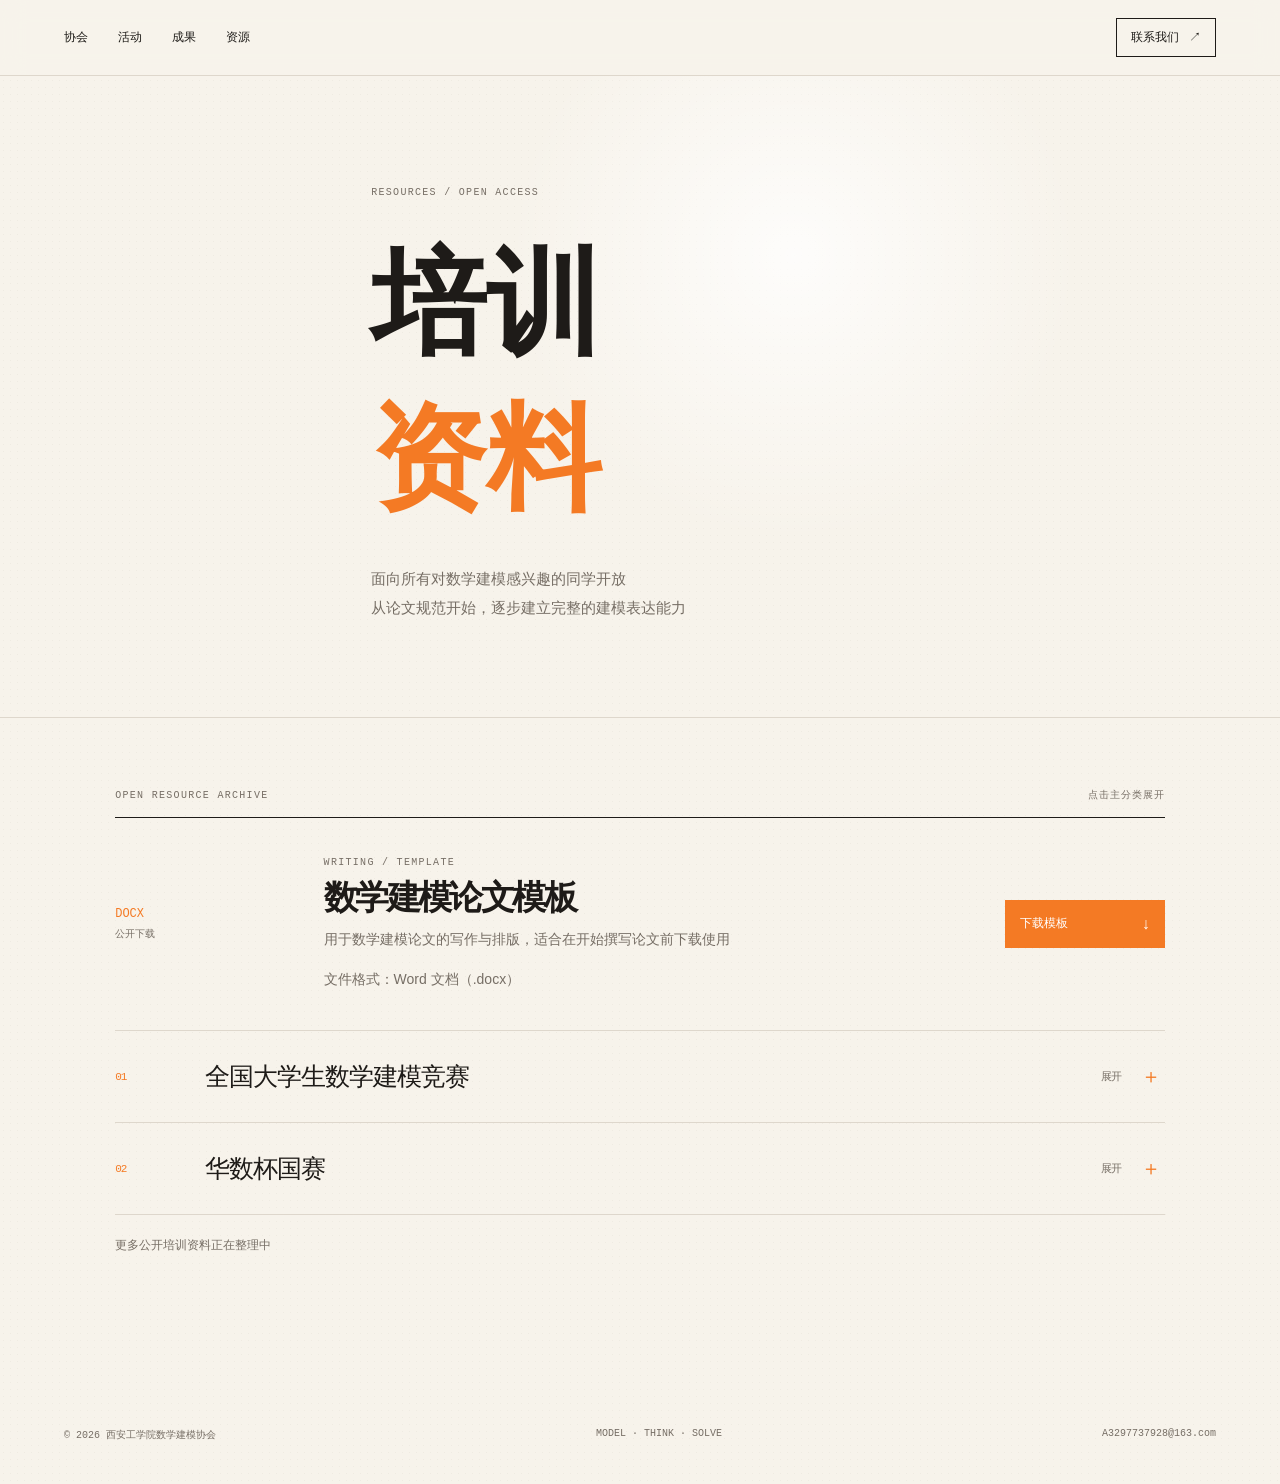
==== training.html @ 4b9dbea2 "Add files via upload" ====
<!doctype html><html lang="zh-CN"><head><meta charset="UTF-8"><meta name="viewport" content="width=device-width,initial-scale=1.0"><title>培训资料｜西安工学院数学建模协会</title><link rel="stylesheet" href="styles.css"><link rel="stylesheet" href="training.css"></head><body><header class="site-header"><nav><a href="index.html#about">协会</a><a href="index.html#events">活动</a><a href="index.html#works">成果</a><a href="training.html">资源</a></nav><a class="header-action" href="mailto:A3297737928@163.com">联系我们 <i>↗</i></a></header><main class="training-page"><section class="training-intro"><p class="mono">RESOURCES / OPEN ACCESS</p><h1>培训<br><em>资料</em></h1><p>面向所有对数学建模感兴趣的同学开放<br>从论文规范开始，逐步建立完整的建模表达能力</p></section><section class="training-list"><div class="training-list-head"><p class="mono">OPEN RESOURCE ARCHIVE</p><span>点击主分类展开</span></div><article class="resource-card template-card"><div class="resource-type">DOCX<br><span>公开下载</span></div><div class="resource-detail"><p class="mono">WRITING / TEMPLATE</p><h2>数学建模论文模板</h2><p>用于数学建模论文的写作与排版，适合在开始撰写论文前下载使用</p><p class="resource-meta">文件格式：Word 文档（.docx）</p></div><a class="download-button" href="resources/templates/模板.docx" download>下载模板 <b>↓</b></a></article><div class="archive-group"><button class="archive-toggle" type="button" aria-expanded="false"><span class="archive-number">01</span><span>全国大学生数学建模竞赛</span><small>展开</small><b>＋</b></button><div class="archive-content"><section class="sub-group"><button class="sub-toggle" type="button" aria-expanded="false"><span>01A</span><strong>历年真题</strong><small>展开年份</small><b>＋</b></button><div class="sub-content">__NCMC_PROBLEMS__</div></section><section class="sub-group"><button class="sub-toggle" type="button" aria-expanded="false"><span>01B</span><strong>优秀论文</strong><small>展开年份</small><b>＋</b></button><div class="sub-content">__NCMC_PAPERS__</div></section></div></div><div class="archive-group"><button class="archive-toggle" type="button" aria-expanded="false"><span class="archive-number">02</span><span>华数杯国赛</span><small>展开</small><b>＋</b></button><div class="archive-content"><section class="sub-group"><button class="sub-toggle" type="button" aria-expanded="false"><span>02A</span><strong>历年真题</strong><small>展开年份</small><b>＋</b></button><div class="sub-content">__MATHCUP_PROBLEMS__</div></section><section class="sub-group"><button class="sub-toggle" type="button" aria-expanded="false"><span>02B</span><strong>优秀论文</strong><small>展开年份</small><b>＋</b></button><div class="sub-content">__MATHCUP_PAPERS__</div></section></div></div><p class="archive-note">更多公开培训资料正在整理中</p></section></main><footer><span>© 2026 西安工学院数学建模协会</span><span>MODEL · THINK · SOLVE</span><a href="mailto:A3297737928@163.com">A3297737928@163.com</a></footer><script src="training.js"></script></body></html>
---- styles.css ----
:root{--paper:#f7f3eb;--ink:#1e1b18;--orange:#f47a24;--peach:#f1a07a;--muted:#766e65;--line:#ded7cc}*{box-sizing:border-box}html{scroll-behavior:smooth}body{margin:0;background:var(--paper);color:var(--ink);font-family:Arial,"Microsoft YaHei",sans-serif;background-image:radial-gradient(rgba(69,49,30,.042) .65px,transparent .7px);background-size:7px 7px}.site-header{height:76px;padding:0 5vw;display:flex;align-items:center;justify-content:space-between;border-bottom:1px solid var(--line);position:sticky;top:0;z-index:20;background:rgba(247,243,235,.84);backdrop-filter:blur(12px)}.brand{display:flex;gap:9px;align-items:center;color:var(--ink);text-decoration:none;font-weight:700;font-size:14px}.brand span{width:28px;height:28px;display:grid;place-items:center;border:1px solid var(--ink);border-radius:50%;font:18px Georgia}.site-header nav{display:flex;gap:30px}.site-header nav a,.header-action{font-size:12px;color:var(--ink);text-decoration:none}.header-action{border:1px solid var(--ink);padding:10px 14px}.header-action i{font-style:normal;margin-left:7px}.hero{min-height:calc(100vh - 76px);display:grid;grid-template-columns:.54fr 1.46fr;padding:0 5vw;position:relative;overflow:hidden;background:radial-gradient(circle at 65% 47%,rgba(255,255,255,.9) 0 15%,rgba(255,255,255,.32) 40%,transparent 70%)}.hero-copy{align-self:center;z-index:4;padding-bottom:6vh}.mono{font:10px/1.3 "Courier New",monospace;letter-spacing:.13em;color:var(--muted);margin:0}.hero h1,h2{letter-spacing:-.075em;line-height:.94;margin:29px 0 24px;font-size:clamp(50px,6.3vw,104px)}h1 em,h2 em{color:var(--orange);font-style:normal}.hero-copy>p:not(.mono){font-size:14px;line-height:1.9;color:var(--muted)}.button{display:inline-flex;justify-content:space-between;gap:48px;align-items:center;padding:15px 18px;margin-top:23px;background:var(--orange);color:#fff;text-decoration:none;font-size:12px}.button b{font-size:17px;font-weight:400}.logo-stage{position:relative;min-height:620px;display:grid;place-items:center}.association-logo{width:min(100%,1000px);position:relative;z-index:3;mix-blend-mode:multiply;filter:saturate(1.05) contrast(1.02);will-change:transform}.halo{position:absolute;width:70%;aspect-ratio:1;border:1px solid rgba(244,122,36,.16);border-radius:48% 52% 52% 48%;transform:rotate(-19deg);box-shadow:0 0 0 58px rgba(244,122,36,.022),0 0 0 120px rgba(244,122,36,.014)}.brush{position:absolute;z-index:4;left:-6%;top:7%;width:112%;height:85%;overflow:visible;pointer-events:none}.brush path{fill:none;stroke:var(--peach);stroke-width:3.2;stroke-linecap:round;stroke-dasharray:1600;stroke-dashoffset:1600;filter:drop-shadow(0 2px 1px rgba(163,74,26,.12));animation:draw 8s cubic-bezier(.65,0,.35,1) infinite}.brush-two{left:0;top:8%;width:104%;height:83%}.brush-two path{stroke-width:2.1;stroke:#efb08f;animation-delay:.55s}@keyframes draw{0%,8%{stroke-dashoffset:1600;opacity:0}15%{opacity:.9}70%{stroke-dashoffset:0;opacity:.9}88%,100%{stroke-dashoffset:-90;opacity:0}}.fringe{position:absolute;z-index:1;right:9%;top:0;transform:rotate(15deg);display:flex;gap:11px;opacity:.45}.fringe i{display:block;width:1px;height:125px;background:linear-gradient(var(--peach),transparent);transform-origin:top;animation:sway 3.7s ease-in-out infinite}.fringe i:nth-child(2){height:84px;animation-delay:-.5s}.fringe i:nth-child(3){height:160px;animation-delay:-1.3s}.fringe i:nth-child(4){height:105px;animation-delay:-2s}.fringe i:nth-child(5){height:145px;animation-delay:-2.7s}.fringe i:nth-child(6){height:70px;animation-delay:-3.2s}@keyframes sway{0%,100%{transform:rotate(-8deg)}50%{transform:rotate(9deg)}}.stage-index{position:absolute;left:5%;bottom:12%;z-index:5;margin:0;font:10px "Courier New",monospace;color:#9b9082;letter-spacing:.1em}.scroll-prompt{position:absolute;left:5vw;bottom:26px;z-index:5;color:var(--muted);text-decoration:none;font:10px "Courier New",monospace;letter-spacing:.12em;display:flex;gap:10px;align-items:center}.scroll-prompt i{display:block;width:42px;height:1px;background:var(--orange)}.section{display:grid;grid-template-columns:25% 1fr;gap:25px;padding:120px 5vw;border-top:1px solid var(--line)}h2{font-size:clamp(44px,5.5vw,86px)}h2 span{color:var(--muted)}.lead{max-width:560px;font-size:16px;line-height:1.9;color:var(--muted)}.feature-list{border-top:1px solid var(--line)}.feature-list article{display:grid;grid-template-columns:70px 1fr 25px;gap:20px;padding:30px 0;border-bottom:1px solid var(--line);align-items:start}.feature-list span,.feature-list b{font:11px "Courier New",monospace;color:var(--orange)}.feature-list h3{font-size:26px;letter-spacing:-.05em;margin:0 0 10px}.feature-list p{max-width:440px;margin:0;color:var(--muted);font-size:14px;line-height:1.7}.events-section{padding:110px 5vw;background:var(--ink);color:var(--paper);display:grid;grid-template-columns:1fr 1fr;gap:8vw}.events-section .mono{color:#aa9f93}.events-section h2{margin-bottom:0}.notice{align-self:end;border-top:1px solid #625c56;padding-top:18px}.notice-label{font:10px "Courier New",monospace;color:var(--orange)}.notice h3{font-size:32px;line-height:1.1;letter-spacing:-.055em;margin:25px 0}.notice>p:not(.notice-label){font-size:14px;line-height:1.75;color:#b8afa4;max-width:360px}.notice a{color:var(--paper);font-size:13px;text-decoration:none;border-bottom:1px solid var(--paper);padding-bottom:6px;display:inline-block;margin-top:16px}.notice b{margin-left:15px}.resource-links{display:grid;grid-template-columns:repeat(3,1fr);border-top:1px solid var(--line);margin-top:50px}.resource-links a{padding:22px 10px 22px 0;color:var(--ink);font-size:14px;text-decoration:none;border-bottom:1px solid var(--line);display:flex;justify-content:space-between;margin-right:20px}.resource-links span{color:var(--orange)}.small-note{color:var(--muted);font-size:12px;margin-top:20px}.join{padding:120px 5vw;display:flex;align-items:end;justify-content:space-between;background:#f0e3d4}.join h2{margin-bottom:0}.join-side{font-size:14px;line-height:1.8;color:var(--muted)}.join-side p{margin:0 0 12px}.join-side a{color:var(--orange);font-size:18px;text-decoration:none;border-bottom:1px solid currentColor}.join-side b{font-weight:400;margin-left:15px}footer{display:flex;justify-content:space-between;padding:22px 5vw;font:10px "Courier New",monospace;color:var(--muted)}footer a{color:inherit;text-decoration:none}.reveal{opacity:0;transform:translateY(18px);transition:.7s ease}.reveal.visible{opacity:1;transform:none}@media(max-width:760px){.site-header{height:66px}.site-header nav{display:none}.header-action{font-size:10px;padding:9px}.hero{min-height:calc(100vh - 66px);grid-template-columns:1fr;padding-top:45px}.hero-copy{padding:0;align-self:start}.hero h1{font-size:55px}.logo-stage{min-height:0;height:53vh;margin-top:-15px}.association-logo{width:119%;max-width:none}.stage-index{bottom:4%;left:0}.scroll-prompt{display:none}.section{grid-template-columns:1fr;padding:76px 5vw;gap:30px}.feature-list article{grid-template-columns:45px 1fr 18px}.events-section{display:block;padding:80px 5vw}.notice{margin-top:65px}.resource-links{grid-template-columns:1fr}.resource-links a{margin-right:0}.join{padding:80px 5vw;display:block}.join-side{margin-top:45px}footer{gap:10px;flex-direction:column}}
---- training.css ----
.training-page{min-height:calc(100vh - 76px)}.training-intro{padding:110px 17vw 80px 29vw;border-bottom:1px solid var(--line);background:radial-gradient(circle at 62% 28%,rgba(255,255,255,.8),transparent 31%)}.training-intro h1{font-size:clamp(64px,9vw,142px);margin:28px 0}.training-intro>p:last-child{font-size:15px;line-height:1.9;color:var(--muted)}.training-list{padding:70px 9vw 130px}.training-list-head{display:flex;justify-content:space-between;align-items:center;border-bottom:1px solid var(--ink);padding-bottom:15px;font:10px "Courier New",monospace;color:var(--muted);letter-spacing:.1em}.resource-card{display:grid;grid-template-columns:17% 1fr 160px;gap:30px;align-items:center;padding:38px 0;border-bottom:1px solid var(--line)}.resource-type{font:12px "Courier New",monospace;color:var(--orange);line-height:1.7}.resource-type span{color:var(--muted);font-size:10px}.resource-detail .mono{margin-bottom:13px}.resource-detail h2{font-size:34px;margin:0 0 13px}.resource-detail>p:not(.mono){max-width:560px;color:var(--muted);font-size:14px;line-height:1.8;margin:0}.resource-detail .resource-meta{font-size:11px;margin-top:15px!important}.download-button{display:flex;justify-content:space-between;gap:15px;padding:15px;background:var(--orange);color:#fff;text-decoration:none;font-size:12px;white-space:nowrap}.download-button b{font-size:16px;font-weight:400}.competition-block{border-bottom:1px solid var(--line)}.competition-toggle{width:100%;display:grid;grid-template-columns:70px 1fr auto;align-items:center;gap:20px;border:0;background:none;color:var(--ink);padding:28px 0;text-align:left;cursor:pointer}.competition-toggle:hover{color:var(--orange)}.competition-number{font:11px "Courier New",monospace;color:var(--orange)}.competition-name{font-size:25px;letter-spacing:-.04em}.competition-hint{font-size:12px;color:var(--muted)}.competition-hint b{font-size:20px;font-weight:300;margin-left:12px}.competition-content{display:grid;grid-template-columns:1fr 1fr;gap:7vw;max-height:0;overflow:hidden;opacity:0;transition:max-height .55s ease,opacity .35s ease,padding .55s ease;padding:0}.competition-block.open .competition-content{max-height:700px;opacity:1;padding:0 0 35px}.material-group h3{font-size:16px;margin:0 0 12px}.year-list{border-top:1px solid var(--line)}details{border-bottom:1px solid var(--line);padding:0}summary{list-style:none;cursor:pointer;display:flex;justify-content:space-between;align-items:center;padding:14px 0;font-size:13px}summary::-webkit-details-marker{display:none}summary:after{content:'＋';font-size:16px;color:var(--orange)}details[open] summary:after{content:'−'}.year-list details p{font-size:12px;color:var(--muted);margin:0 0 13px}.archive-note{margin:22px 0;font-size:12px;color:var(--muted)}@media(max-width:760px){.training-intro{padding:75px 5vw 60px}.training-list{padding:50px 5vw 80px}.resource-card{grid-template-columns:1fr;gap:18px}.resource-detail h2{font-size:30px}.download-button{width:max-content}.competition-toggle{grid-template-columns:40px 1fr auto;gap:12px}.competition-name{font-size:19px}.competition-hint{font-size:0}.competition-hint b{font-size:20px}.competition-content{grid-template-columns:1fr;gap:30px}}
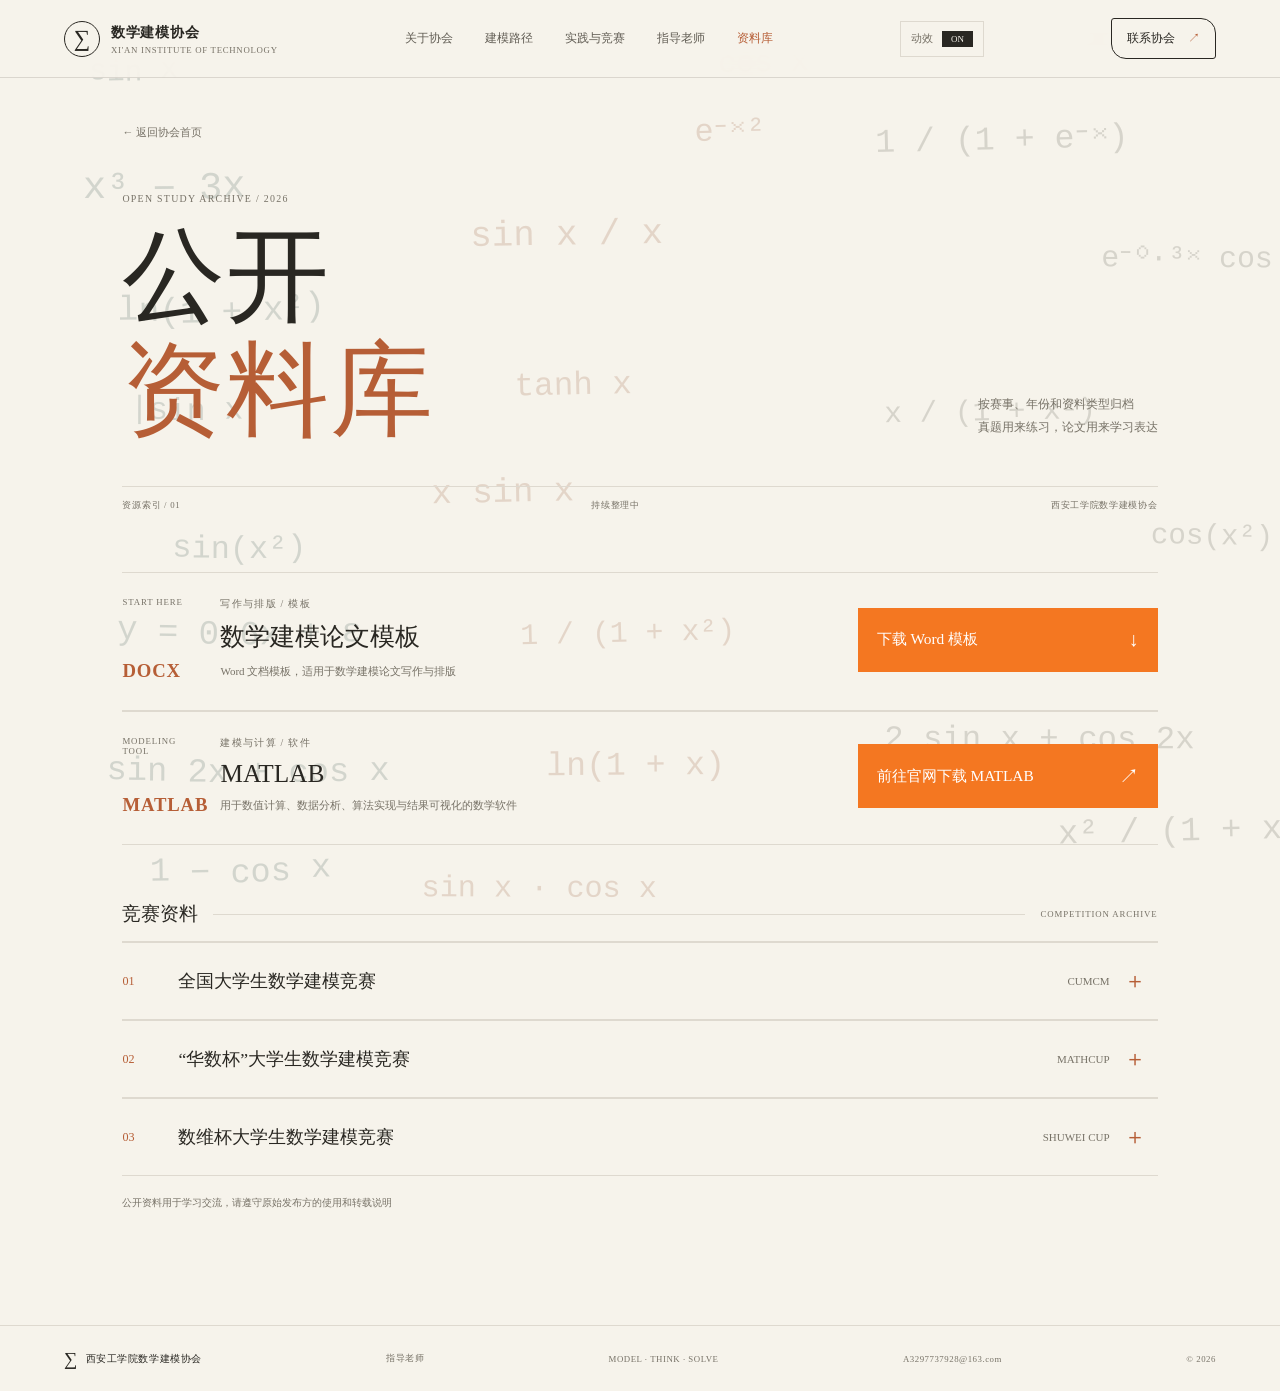
==== commit f46bee08: "更新1.0.0.1 重新设计了网站，让它有了动态效果" ====
--- a/training.html
+++ b/training.html
@@ -1 +1,29 @@
-<!doctype html><html lang="zh-CN"><head><meta charset="UTF-8"><meta name="viewport" content="width=device-width,initial-scale=1.0"><title>培训资料｜西安工学院数学建模协会</title><link rel="stylesheet" href="styles.css"><link rel="stylesheet" href="training.css"></head><body><header class="site-header"><nav><a href="index.html#about">协会</a><a href="index.html#events">活动</a><a href="index.html#works">成果</a><a href="training.html">资源</a></nav><a class="header-action" href="mailto:A3297737928@163.com">联系我们 <i>↗</i></a></header><main class="training-page"><section class="training-intro"><p class="mono">RESOURCES / OPEN ACCESS</p><h1>培训<br><em>资料</em></h1><p>面向所有对数学建模感兴趣的同学开放<br>从论文规范开始，逐步建立完整的建模表达能力</p></section><section class="training-list"><div class="training-list-head"><p class="mono">OPEN RESOURCE ARCHIVE</p><span>点击主分类展开</span></div><article class="resource-card template-card"><div class="resource-type">DOCX<br><span>公开下载</span></div><div class="resource-detail"><p class="mono">WRITING / TEMPLATE</p><h2>数学建模论文模板</h2><p>用于数学建模论文的写作与排版，适合在开始撰写论文前下载使用</p><p class="resource-meta">文件格式：Word 文档（.docx）</p></div><a class="download-button" href="resources/templates/模板.docx" download>下载模板 <b>↓</b></a></article><div class="archive-group"><button class="archive-toggle" type="button" aria-expanded="false"><span class="archive-number">01</span><span>全国大学生数学建模竞赛</span><small>展开</small><b>＋</b></button><div class="archive-content"><section class="sub-group"><button class="sub-toggle" type="button" aria-expanded="false"><span>01A</span><strong>历年真题</strong><small>展开年份</small><b>＋</b></button><div class="sub-content">__NCMC_PROBLEMS__</div></section><section class="sub-group"><button class="sub-toggle" type="button" aria-expanded="false"><span>01B</span><strong>优秀论文</strong><small>展开年份</small><b>＋</b></button><div class="sub-content">__NCMC_PAPERS__</div></section></div></div><div class="archive-group"><button class="archive-toggle" type="button" aria-expanded="false"><span class="archive-number">02</span><span>华数杯国赛</span><small>展开</small><b>＋</b></button><div class="archive-content"><section class="sub-group"><button class="sub-toggle" type="button" aria-expanded="false"><span>02A</span><strong>历年真题</strong><small>展开年份</small><b>＋</b></button><div class="sub-content">__MATHCUP_PROBLEMS__</div></section><section class="sub-group"><button class="sub-toggle" type="button" aria-expanded="false"><span>02B</span><strong>优秀论文</strong><small>展开年份</small><b>＋</b></button><div class="sub-content">__MATHCUP_PAPERS__</div></section></div></div><p class="archive-note">更多公开培训资料正在整理中</p></section></main><footer><span>© 2026 西安工学院数学建模协会</span><span>MODEL · THINK · SOLVE</span><a href="mailto:A3297737928@163.com">A3297737928@163.com</a></footer><script src="training.js"></script></body></html>
+<!doctype html>
+<html lang="zh-CN">
+<head>
+  <meta charset="utf-8"><meta name="viewport" content="width=device-width, initial-scale=1"><meta name="theme-color" content="#f6f3eb">
+  <meta name="description" content="西安工学院数学建模协会公开培训资料、竞赛真题与论文模板归档">
+  <title>公开资料库 · 西安工学院数学建模协会</title><link rel="stylesheet" href="styles.css">
+</head>
+<body class="resources-page">
+  <canvas class="motion-field" aria-hidden="true"></canvas>
+  <header class="site-header"><a class="brand" href="index.html"><span class="brand-mark" aria-hidden="true">∑</span><span class="brand-copy"><strong>数学建模协会</strong><small>XI'AN INSTITUTE OF TECHNOLOGY</small></span></a><nav class="desktop-nav" aria-label="主导航"><a href="index.html#about">关于协会</a><a href="index.html#method">建模路径</a><a href="index.html#practice">实践与竞赛</a><a href="faculty.html">指导老师</a><a aria-current="page" href="training.html">资料库</a></nav><details class="mobile-menu"><summary aria-label="打开导航菜单">☰</summary><nav aria-label="移动端主导航"><a href="index.html#about">关于协会</a><a href="index.html#method">建模路径</a><a href="index.html#practice">实践与竞赛</a><a href="faculty.html">指导老师</a><a href="training.html">资料库</a></nav></details><button class="motion-toggle" type="button" aria-pressed="true" aria-label="关闭背景动效"><span>动效</span><b class="motion-toggle-state">ON</b></button><a class="nav-join" href="index.html#join">联系协会 <span>↗</span></a></header>
+  <main>
+    <section class="archive-hero"><a class="back-link" href="index.html">← 返回协会首页</a><p class="eyebrow">OPEN STUDY ARCHIVE / 2026</p><div class="archive-title-row"><h1>公开<br><em>资料库</em></h1><p>按赛事、年份和资料类型归档<br>真题用来练习，论文用来学习表达</p></div><div class="archive-meta"><span>资源索引 / 01</span><span>持续整理中</span><span>西安工学院数学建模协会</span></div></section>
+    <section class="archive-content">
+      <div class="resource-tools"><article class="template-feature"><div class="template-label"><span>START HERE</span><b>DOCX</b></div><div class="template-copy"><p class="eyebrow">写作与排版 / 模板</p><h2>数学建模论文模板</h2><p>Word 文档模板，适用于数学建模论文写作与排版</p></div><div class="template-downloads"><a class="download-link" href="resources/templates/数学建模论文模板.docx" download><span>下载 Word 模板</span><b>↓</b></a></div></article><article class="template-feature"><div class="template-label"><span>MODELING TOOL</span><b>MATLAB</b></div><div class="template-copy"><p class="eyebrow">建模与计算 / 软件</p><h2>MATLAB</h2><p>用于数值计算、数据分析、算法实现与结果可视化的数学软件</p></div><div class="template-downloads"><a class="download-link" href="https://www.mathworks.com/downloads/" target="_blank" rel="noopener noreferrer"><span>前往官网下载 MATLAB</span><b>↗</b></a></div></article></div>
+      <div class="archive-heading"><span>竞赛资料</span><i></i><span>COMPETITION ARCHIVE</span></div>
+      <div class="archive-list">
+        <section class="archive-group" data-competition="ncmc"><button class="archive-toggle" type="button" aria-expanded="false" aria-controls="archive-ncmc"><span class="archive-number">01</span><span class="archive-name">全国大学生数学建模竞赛</span><small>CUMCM</small><b aria-hidden="true">＋</b></button><div class="archive-content" id="archive-ncmc" aria-hidden="true" inert><section class="sub-group" data-kind="problems"><button class="sub-toggle" type="button" aria-expanded="false" aria-controls="ncmc-problems"><span>01A</span><strong>历年真题</strong><small>展开年份</small><b aria-hidden="true">＋</b></button><div class="sub-content" id="ncmc-problems" aria-hidden="true" inert></div></section><section class="sub-group" data-kind="papers"><button class="sub-toggle" type="button" aria-expanded="false" aria-controls="ncmc-papers"><span>01B</span><strong>优秀论文</strong><small>展开年份</small><b aria-hidden="true">＋</b></button><div class="sub-content" id="ncmc-papers" aria-hidden="true" inert></div></section></div></section>
+        <section class="archive-group" data-competition="mathcup"><button class="archive-toggle" type="button" aria-expanded="false" aria-controls="archive-mathcup"><span class="archive-number">02</span><span class="archive-name">“华数杯”大学生数学建模竞赛</span><small>MATHCUP</small><b aria-hidden="true">＋</b></button><div class="archive-content" id="archive-mathcup" aria-hidden="true" inert><section class="sub-group" data-kind="problems"><button class="sub-toggle" type="button" aria-expanded="false" aria-controls="mathcup-problems"><span>02A</span><strong>历年真题</strong><small>展开年份</small><b aria-hidden="true">＋</b></button><div class="sub-content" id="mathcup-problems" aria-hidden="true" inert></div></section><section class="sub-group" data-kind="papers"><button class="sub-toggle" type="button" aria-expanded="false" aria-controls="mathcup-papers"><span>02B</span><strong>优秀论文</strong><small>展开年份</small><b aria-hidden="true">＋</b></button><div class="sub-content" id="mathcup-papers" aria-hidden="true" inert></div></section></div></section>
+        <section class="archive-group" data-competition="shuwei"><button class="archive-toggle" type="button" aria-expanded="false" aria-controls="archive-shuwei"><span class="archive-number">03</span><span class="archive-name">数维杯大学生数学建模竞赛</span><small>SHUWEI CUP</small><b aria-hidden="true">＋</b></button><div class="archive-content" id="archive-shuwei" aria-hidden="true" inert><section class="sub-group" data-kind="problems"><button class="sub-toggle" type="button" aria-expanded="false" aria-controls="shuwei-problems"><span>03A</span><strong>历年真题</strong><small>展开年份</small><b aria-hidden="true">＋</b></button><div class="sub-content" id="shuwei-problems" aria-hidden="true" inert></div></section><section class="sub-group" data-kind="papers"><button class="sub-toggle" type="button" aria-expanded="false" aria-controls="shuwei-papers"><span>03B</span><strong>优秀论文</strong><small>展开年份</small><b aria-hidden="true">＋</b></button><div class="sub-content" id="shuwei-papers" aria-hidden="true" inert></div></section></div></section>
+      </div>
+      <p class="archive-footnote">公开资料用于学习交流，请遵守原始发布方的使用和转载说明</p>
+    </section>
+  </main>
+  <footer class="site-footer"><a class="footer-brand" href="index.html">∑ <span>西安工学院数学建模协会</span></a><a href="faculty.html">指导老师</a><span>MODEL · THINK · SOLVE</span><a href="mailto:A3297737928@163.com">A3297737928@163.com</a><span>© 2026</span></footer>
+  <script src="motion.js" defer></script><script src="site.js" defer></script><script src="training.js" defer></script>
+</body>
+</html>
+
+
--- a/styles.css
+++ b/styles.css
@@ -1 +1,47 @@
-:root{--paper:#f7f3eb;--ink:#1e1b18;--orange:#f47a24;--peach:#f1a07a;--muted:#766e65;--line:#ded7cc}*{box-sizing:border-box}html{scroll-behavior:smooth}body{margin:0;background:var(--paper);color:var(--ink);font-family:Arial,"Microsoft YaHei",sans-serif;background-image:radial-gradient(rgba(69,49,30,.042) .65px,transparent .7px);background-size:7px 7px}.site-header{height:76px;padding:0 5vw;display:flex;align-items:center;justify-content:space-between;border-bottom:1px solid var(--line);position:sticky;top:0;z-index:20;background:rgba(247,243,235,.84);backdrop-filter:blur(12px)}.brand{display:flex;gap:9px;align-items:center;color:var(--ink);text-decoration:none;font-weight:700;font-size:14px}.brand span{width:28px;height:28px;display:grid;place-items:center;border:1px solid var(--ink);border-radius:50%;font:18px Georgia}.site-header nav{display:flex;gap:30px}.site-header nav a,.header-action{font-size:12px;color:var(--ink);text-decoration:none}.header-action{border:1px solid var(--ink);padding:10px 14px}.header-action i{font-style:normal;margin-left:7px}.hero{min-height:calc(100vh - 76px);display:grid;grid-template-columns:.54fr 1.46fr;padding:0 5vw;position:relative;overflow:hidden;background:radial-gradient(circle at 65% 47%,rgba(255,255,255,.9) 0 15%,rgba(255,255,255,.32) 40%,transparent 70%)}.hero-copy{align-self:center;z-index:4;padding-bottom:6vh}.mono{font:10px/1.3 "Courier New",monospace;letter-spacing:.13em;color:var(--muted);margin:0}.hero h1,h2{letter-spacing:-.075em;line-height:.94;margin:29px 0 24px;font-size:clamp(50px,6.3vw,104px)}h1 em,h2 em{color:var(--orange);font-style:normal}.hero-copy>p:not(.mono){font-size:14px;line-height:1.9;color:var(--muted)}.button{display:inline-flex;justify-content:space-between;gap:48px;align-items:center;padding:15px 18px;margin-top:23px;background:var(--orange);color:#fff;text-decoration:none;font-size:12px}.button b{font-size:17px;font-weight:400}.logo-stage{position:relative;min-height:620px;display:grid;place-items:center}.association-logo{width:min(100%,1000px);position:relative;z-index:3;mix-blend-mode:multiply;filter:saturate(1.05) contrast(1.02);will-change:transform}.halo{position:absolute;width:70%;aspect-ratio:1;border:1px solid rgba(244,122,36,.16);border-radius:48% 52% 52% 48%;transform:rotate(-19deg);box-shadow:0 0 0 58px rgba(244,122,36,.022),0 0 0 120px rgba(244,122,36,.014)}.brush{position:absolute;z-index:4;left:-6%;top:7%;width:112%;height:85%;overflow:visible;pointer-events:none}.brush path{fill:none;stroke:var(--peach);stroke-width:3.2;stroke-linecap:round;stroke-dasharray:1600;stroke-dashoffset:1600;filter:drop-shadow(0 2px 1px rgba(163,74,26,.12));animation:draw 8s cubic-bezier(.65,0,.35,1) infinite}.brush-two{left:0;top:8%;width:104%;height:83%}.brush-two path{stroke-width:2.1;stroke:#efb08f;animation-delay:.55s}@keyframes draw{0%,8%{stroke-dashoffset:1600;opacity:0}15%{opacity:.9}70%{stroke-dashoffset:0;opacity:.9}88%,100%{stroke-dashoffset:-90;opacity:0}}.fringe{position:absolute;z-index:1;right:9%;top:0;transform:rotate(15deg);display:flex;gap:11px;opacity:.45}.fringe i{display:block;width:1px;height:125px;background:linear-gradient(var(--peach),transparent);transform-origin:top;animation:sway 3.7s ease-in-out infinite}.fringe i:nth-child(2){height:84px;animation-delay:-.5s}.fringe i:nth-child(3){height:160px;animation-delay:-1.3s}.fringe i:nth-child(4){height:105px;animation-delay:-2s}.fringe i:nth-child(5){height:145px;animation-delay:-2.7s}.fringe i:nth-child(6){height:70px;animation-delay:-3.2s}@keyframes sway{0%,100%{transform:rotate(-8deg)}50%{transform:rotate(9deg)}}.stage-index{position:absolute;left:5%;bottom:12%;z-index:5;margin:0;font:10px "Courier New",monospace;color:#9b9082;letter-spacing:.1em}.scroll-prompt{position:absolute;left:5vw;bottom:26px;z-index:5;color:var(--muted);text-decoration:none;font:10px "Courier New",monospace;letter-spacing:.12em;display:flex;gap:10px;align-items:center}.scroll-prompt i{display:block;width:42px;height:1px;background:var(--orange)}.section{display:grid;grid-template-columns:25% 1fr;gap:25px;padding:120px 5vw;border-top:1px solid var(--line)}h2{font-size:clamp(44px,5.5vw,86px)}h2 span{color:var(--muted)}.lead{max-width:560px;font-size:16px;line-height:1.9;color:var(--muted)}.feature-list{border-top:1px solid var(--line)}.feature-list article{display:grid;grid-template-columns:70px 1fr 25px;gap:20px;padding:30px 0;border-bottom:1px solid var(--line);align-items:start}.feature-list span,.feature-list b{font:11px "Courier New",monospace;color:var(--orange)}.feature-list h3{font-size:26px;letter-spacing:-.05em;margin:0 0 10px}.feature-list p{max-width:440px;margin:0;color:var(--muted);font-size:14px;line-height:1.7}.events-section{padding:110px 5vw;background:var(--ink);color:var(--paper);display:grid;grid-template-columns:1fr 1fr;gap:8vw}.events-section .mono{color:#aa9f93}.events-section h2{margin-bottom:0}.notice{align-self:end;border-top:1px solid #625c56;padding-top:18px}.notice-label{font:10px "Courier New",monospace;color:var(--orange)}.notice h3{font-size:32px;line-height:1.1;letter-spacing:-.055em;margin:25px 0}.notice>p:not(.notice-label){font-size:14px;line-height:1.75;color:#b8afa4;max-width:360px}.notice a{color:var(--paper);font-size:13px;text-decoration:none;border-bottom:1px solid var(--paper);padding-bottom:6px;display:inline-block;margin-top:16px}.notice b{margin-left:15px}.resource-links{display:grid;grid-template-columns:repeat(3,1fr);border-top:1px solid var(--line);margin-top:50px}.resource-links a{padding:22px 10px 22px 0;color:var(--ink);font-size:14px;text-decoration:none;border-bottom:1px solid var(--line);display:flex;justify-content:space-between;margin-right:20px}.resource-links span{color:var(--orange)}.small-note{color:var(--muted);font-size:12px;margin-top:20px}.join{padding:120px 5vw;display:flex;align-items:end;justify-content:space-between;background:#f0e3d4}.join h2{margin-bottom:0}.join-side{font-size:14px;line-height:1.8;color:var(--muted)}.join-side p{margin:0 0 12px}.join-side a{color:var(--orange);font-size:18px;text-decoration:none;border-bottom:1px solid currentColor}.join-side b{font-weight:400;margin-left:15px}footer{display:flex;justify-content:space-between;padding:22px 5vw;font:10px "Courier New",monospace;color:var(--muted)}footer a{color:inherit;text-decoration:none}.reveal{opacity:0;transform:translateY(18px);transition:.7s ease}.reveal.visible{opacity:1;transform:none}@media(max-width:760px){.site-header{height:66px}.site-header nav{display:none}.header-action{font-size:10px;padding:9px}.hero{min-height:calc(100vh - 66px);grid-template-columns:1fr;padding-top:45px}.hero-copy{padding:0;align-self:start}.hero h1{font-size:55px}.logo-stage{min-height:0;height:53vh;margin-top:-15px}.association-logo{width:119%;max-width:none}.stage-index{bottom:4%;left:0}.scroll-prompt{display:none}.section{grid-template-columns:1fr;padding:76px 5vw;gap:30px}.feature-list article{grid-template-columns:45px 1fr 18px}.events-section{display:block;padding:80px 5vw}.notice{margin-top:65px}.resource-links{grid-template-columns:1fr}.resource-links a{margin-right:0}.join{padding:80px 5vw;display:block}.join-side{margin-top:45px}footer{gap:10px;flex-direction:column}}
+:root{--paper:#f6f3eb;--paper-bright:#fbf9f3;--ink:#292722;--muted:#777267;--line:#ded9cf;--orange:#b65e36;--sage:#627e81;--serif:"SimSun","Songti SC","Noto Serif SC",serif;--sans:"SimSun","Songti SC","Noto Serif SC",serif;--mono:"SimSun","Songti SC","Noto Serif SC",serif;--art:"STXingkai","华文行楷","KaiTi","楷体","STKaiti","Songti SC",serif;--page:1240px;--text-scale:1.1}*{box-sizing:border-box}html{scroll-behavior:smooth;scroll-padding-top:88px}body{margin:0;background:var(--paper);color:var(--ink);font-family:var(--sans);-webkit-font-smoothing:antialiased}a{color:inherit}.motion-field{position:fixed;inset:0;width:100%;height:100%;z-index:0;pointer-events:none;opacity:.54}.site-header,main,.site-footer{position:relative;z-index:1}.site-header{height:78px;padding:0 max(5vw,calc((100vw - var(--page))/2));display:flex;align-items:center;justify-content:space-between;border-bottom:1px solid rgba(63,57,47,.15);background:rgba(246,243,235,.88);backdrop-filter:blur(14px)}.brand{display:flex;gap:11px;align-items:center;text-decoration:none}.brand-mark{width:36px;height:36px;display:grid;place-items:center;border:1px solid var(--ink);border-radius:50%;font:calc(21px * var(--text-scale)) var(--serif)}.brand-copy{display:grid;gap:3px}.brand-copy strong{font-size:calc(13px * var(--text-scale));letter-spacing:.05em}.brand-copy small{font:calc(8px * var(--text-scale)) var(--mono);letter-spacing:.08em;color:var(--muted)}.desktop-nav{display:flex;gap:32px}.desktop-nav a,.nav-join{font-size:calc(11px * var(--text-scale));text-decoration:none}.desktop-nav a{color:#625e55;transition:color .2s}.desktop-nav a:hover,.desktop-nav a[aria-current=page]{color:var(--orange)}.nav-join{border:1px solid var(--ink);padding:11px 15px}.nav-join span{margin-left:10px;color:var(--orange)}.mobile-menu{display:none}.hero{max-width:var(--page);min-height:calc(100vh - 78px);margin:auto;padding:24px 5vw 45px;display:flex;flex-direction:column;position:relative}.hero-index{display:flex;align-items:center;gap:12px;color:var(--muted);font:calc(9px * var(--text-scale)) var(--mono);letter-spacing:.08em}.hero-index i{width:27px;border-top:1px solid var(--orange)}.hero-layout{flex:1;display:grid;grid-template-columns:.85fr 1.15fr;align-items:center;gap:3vw;padding:22px 0 18px}.hero-copy{z-index:2;padding:20px 0 65px}.eyebrow{margin:0;color:var(--muted);font:calc(9px * var(--text-scale)) var(--mono);letter-spacing:.13em}.live-dot{display:inline-block;width:6px;height:6px;margin:0 7px 1px 0;border-radius:50%;background:var(--orange);box-shadow:0 0 0 3px rgba(182,94,54,.11)}h1,h2,h3,p{margin-top:0}.hero h1{margin:27px 0 21px;font:500 clamp(calc(55px * var(--text-scale)),calc(7.3vw * var(--text-scale)),calc(98px * var(--text-scale)))/1.16 var(--serif);letter-spacing:-.085em}.hero h1 em,.section h2 em,.practice-section h2 em,.join-section h2 em,.archive-title-row h1 em{font-style:normal;color:var(--orange)}.hero-intro{max-width:360px;margin-bottom:24px;color:var(--muted);font-size:calc(13px * var(--text-scale));line-height:2}.hero-actions{display:flex;align-items:center;gap:23px}.button{display:inline-flex;align-items:center;justify-content:space-between;gap:30px;padding:14px 16px;text-decoration:none;font-size:calc(10px * var(--text-scale))}.button-dark{background:var(--ink);color:var(--paper)}.button-dark span{font-size:calc(15px * var(--text-scale));color:#d28a5a}.text-link,.light-link{font-size:calc(10px * var(--text-scale));text-decoration:none;border-bottom:1px solid currentColor;padding:0 0 7px}.text-link span,.light-link span{margin-left:8px}.hero-art{position:relative;width:100%;max-width:640px;margin:auto;padding:39px 0 44px}.graph-paper{position:relative;padding:16px;background:rgba(251,249,243,.71);border:1px solid rgba(63,57,47,.13);box-shadow:0 25px 70px rgba(68,56,39,.055);transform:rotate(-1deg)}.graph-paper svg{display:block;width:100%;height:auto;overflow:visible}.graph-caption{position:absolute;left:25px;bottom:24px;font:calc(8px * var(--text-scale)) var(--mono);letter-spacing:.12em;color:var(--muted)}.art-note{position:absolute;z-index:2;display:grid;gap:5px;font-size:calc(9px * var(--text-scale))}.art-note span{font:calc(8px * var(--text-scale)) var(--mono);letter-spacing:.12em;color:var(--orange)}.art-note b{font:500 calc(12px * var(--text-scale)) var(--serif)}.note-top{right:3px;top:0}.note-bottom{left:-5px;bottom:13px}.hero-stamp{position:absolute;right:-11px;bottom:75px;width:48px;height:48px;border:1px solid rgba(182,94,54,.6);border-radius:50%;display:grid;place-items:center;color:var(--orange);font:calc(9px * var(--text-scale)) var(--mono);transform:rotate(12deg)}.scroll-cue{position:absolute;left:5vw;bottom:25px;display:flex;align-items:center;gap:11px;text-decoration:none;color:var(--muted);font:calc(8px * var(--text-scale)) var(--mono);letter-spacing:.12em}.scroll-cue i{width:35px;border-top:1px solid var(--orange)}.section{max-width:var(--page);margin:auto;padding:112px 5vw;display:grid;grid-template-columns:20% 1fr;gap:35px;border-top:1px solid var(--line)}.section-aside{display:flex;align-items:center;gap:10px;align-self:start;color:var(--muted)}.section-number{color:var(--orange);font:calc(11px * var(--text-scale)) var(--mono)}.aside-rule{width:28px;border-top:1px solid var(--line)}.section-aside p{margin:0;font:calc(8px * var(--text-scale))/1.6 var(--mono);letter-spacing:.1em}.section-main>.eyebrow{margin-bottom:24px}.section h2,.join-section h2{margin:0;font:500 clamp(calc(38px * var(--text-scale)),calc(5.3vw * var(--text-scale)),calc(68px * var(--text-scale)))/1.35 var(--serif);letter-spacing:-.065em}.about-bottom{display:grid;grid-template-columns:minmax(250px,530px) 170px;justify-content:space-between;gap:30px;margin-top:29px}.body-copy{max-width:535px;color:var(--muted);font-size:calc(13px * var(--text-scale));line-height:2.1}.margin-note{position:relative;padding:0 0 13px 17px;border-left:1px solid var(--orange);align-self:start}.margin-note span{display:block;color:var(--muted);font:calc(8px * var(--text-scale)) var(--mono);letter-spacing:.1em}.margin-note b{display:block;margin:10px 0;font:500 calc(17px * var(--text-scale))/1.8 var(--serif)}.margin-note i{position:absolute;right:3px;bottom:3px;color:var(--orange);font:calc(20px * var(--text-scale)) var(--serif)}.method-section{padding-top:92px;padding-bottom:120px}.method-grid{display:grid;grid-template-columns:repeat(3,1fr);margin-top:49px;border-top:1px solid var(--line);border-left:1px solid var(--line)}.method-card{position:relative;min-height:250px;padding:19px 19px 17px;border-right:1px solid var(--line);border-bottom:1px solid var(--line);background:rgba(251,249,243,.32);transition:background .3s,transform .3s}.method-card:hover{background:rgba(251,249,243,.86);transform:translateY(-4px)}.card-index,.card-formula{font:calc(8px * var(--text-scale)) var(--mono);letter-spacing:.08em;color:var(--muted)}.card-index{color:var(--orange)}.card-icon{margin:31px 0 12px;color:var(--sage);font:calc(29px * var(--text-scale)) var(--serif)}.method-card h3{margin-bottom:9px;font:500 calc(19px * var(--text-scale)) var(--serif)}.method-card p{max-width:240px;margin-bottom:25px;color:var(--muted);font-size:calc(10px * var(--text-scale));line-height:1.9}.card-formula{position:absolute;left:19px;bottom:17px;color:#979083}.practice-section{position:relative;z-index:1;padding:36px max(7vw,calc((100vw - var(--page))/2));background:#282925;color:var(--paper)}.practice-top{display:flex;justify-content:space-between;border-bottom:1px solid #585850;padding-bottom:17px}.practice-top .eyebrow{color:#b3aea1}.practice-top>span{font:calc(9px * var(--text-scale)) var(--mono);color:#b3aea1}.practice-layout{min-height:340px;display:grid;grid-template-columns:1fr .7fr;align-items:center;gap:7vw}.practice-section h2{margin:0;font:500 clamp(calc(48px * var(--text-scale)),calc(7vw * var(--text-scale)),calc(88px * var(--text-scale)))/1.2 var(--serif);letter-spacing:-.07em}.practice-section h2 em{color:#dc9367}.practice-copy{max-width:340px;padding-top:35px}.practice-copy p{color:#c3bfb4;font-size:calc(12px * var(--text-scale));line-height:2}.light-link{display:inline-block;margin-top:14px;color:var(--paper)}.practice-bottom{display:flex;align-items:center;justify-content:space-between;border-top:1px solid #585850;padding-top:15px;color:#aaa69b;font:calc(8px * var(--text-scale)) var(--mono);letter-spacing:.06em}.orbit-mark{color:#dc9367;font:calc(37px * var(--text-scale)) var(--serif);transform:rotate(90deg)}.join-section{max-width:var(--page);margin:auto;padding:105px 5vw 115px;display:grid;grid-template-columns:1fr .55fr;gap:7vw;align-items:end}.join-section .eyebrow{margin-bottom:25px}.join-section h2{font-size:clamp(calc(37px * var(--text-scale)),calc(4.7vw * var(--text-scale)),calc(59px * var(--text-scale)))}.join-section h2 em{color:var(--orange)}.join-card{padding:21px;border:1px solid var(--line);background:rgba(251,249,243,.5)}.join-symbol{color:var(--orange);font:calc(21px * var(--text-scale)) var(--serif)}.join-card p{margin:15px 0 20px;color:var(--muted);font-size:calc(10px * var(--text-scale));line-height:1.9}.join-card a{display:flex;justify-content:space-between;padding-top:12px;border-top:1px solid var(--line);text-decoration:none;font-size:calc(10px * var(--text-scale))}.join-card a span{color:var(--orange)}.site-footer{min-height:66px;padding:14px max(5vw,calc((100vw - var(--page))/2));display:flex;align-items:center;justify-content:space-between;gap:15px;border-top:1px solid var(--line);background:rgba(246,243,235,.75);color:var(--muted);font:calc(8px * var(--text-scale)) var(--mono);letter-spacing:.06em}.footer-brand{display:flex;align-items:center;gap:8px;text-decoration:none;color:var(--ink);font:calc(17px * var(--text-scale)) var(--serif)}.footer-brand span{font:calc(9px * var(--text-scale)) var(--sans)}.site-footer>a:not(.footer-brand){text-decoration:none}.archive-hero{max-width:var(--page);margin:auto;padding:44px 8vw 0}.back-link{display:inline-block;margin-bottom:53px;text-decoration:none;color:var(--muted);font-size:calc(10px * var(--text-scale))}.archive-hero>.eyebrow{margin-bottom:16px}.archive-title-row{display:flex;align-items:end;justify-content:space-between;padding-bottom:39px}.archive-title-row h1{margin:0;font:500 clamp(calc(59px * var(--text-scale)),calc(8vw * var(--text-scale)),calc(94px * var(--text-scale)))/1.1 var(--serif);letter-spacing:-.08em}.archive-title-row>p{margin:0 0 9px;color:var(--muted);font-size:calc(11px * var(--text-scale));line-height:1.9}.archive-meta{display:flex;justify-content:space-between;border-top:1px solid var(--line);padding:13px 0;color:var(--muted);font:calc(8px * var(--text-scale)) var(--mono);letter-spacing:.08em}.archive-content{max-width:var(--page);margin:auto;padding:47px 8vw 115px}.template-feature{display:grid;grid-template-columns:120px 1fr 155px;align-items:center;gap:25px;padding:24px 0 34px;border-bottom:1px solid var(--line)}.template-label{align-self:stretch;display:flex;flex-direction:column;justify-content:space-between;color:var(--muted);font:calc(8px * var(--text-scale)) var(--mono);letter-spacing:.1em}.template-label b{color:var(--orange);font-size:calc(17px * var(--text-scale))}.template-copy .eyebrow{margin-bottom:9px}.template-copy h2{margin:0 0 8px;font:500 calc(23px * var(--text-scale)) var(--serif)}.template-copy>p:last-child{max-width:430px;margin:0;color:var(--muted);font-size:calc(10px * var(--text-scale));line-height:1.8}.download-link{display:flex;justify-content:space-between;gap:12px;padding:13px 14px;background:var(--ink);color:var(--paper);text-decoration:none;font-size:calc(9px * var(--text-scale))}.download-link span{color:#dc9367;font-size:calc(14px * var(--text-scale))}.archive-heading{display:flex;align-items:center;gap:15px;margin:56px 0 14px;color:var(--muted);font:calc(8px * var(--text-scale)) var(--mono);letter-spacing:.1em}.archive-heading span:first-child{font:500 calc(17px * var(--text-scale)) var(--serif);letter-spacing:0;color:var(--ink)}.archive-heading i{flex:1;border-top:1px solid var(--line)}.archive-group{border-top:1px solid var(--line)}.archive-group:last-of-type{border-bottom:1px solid var(--line)}.archive-group>summary{display:grid;grid-template-columns:42px 1fr auto 18px;align-items:center;gap:12px;padding:20px 0;cursor:pointer;list-style:none}.archive-group>summary::-webkit-details-marker{display:none}.archive-number{color:var(--orange);font:calc(10px * var(--text-scale)) var(--mono)}.archive-name{font:500 calc(16px * var(--text-scale)) var(--serif)}.archive-note{color:var(--muted);font:calc(8px * var(--text-scale)) var(--mono);letter-spacing:.09em}.archive-group>summary>b{color:var(--orange);font:calc(16px * var(--text-scale)) var(--sans);transition:transform .25s}.archive-group[open]>summary>b{transform:rotate(45deg)}.archive-inner{display:grid;grid-template-columns:1fr 1fr;gap:55px;padding:3px 0 32px 54px}.kind-heading{display:flex;align-items:baseline;gap:11px;padding-bottom:10px;border-bottom:1px solid var(--line)}.kind-heading>span{color:var(--orange);font:calc(9px * var(--text-scale)) var(--mono)}.kind-heading h3{margin:0;font:500 calc(13px * var(--text-scale)) var(--serif)}.kind-heading small{margin-left:auto;color:var(--muted);font:calc(7px * var(--text-scale)) var(--mono);letter-spacing:.05em}.year-rows>a{display:grid;grid-template-columns:45px 1fr 16px;align-items:center;gap:10px;padding:11px 0;border-bottom:1px solid var(--line);text-decoration:none;font-size:calc(9px * var(--text-scale));transition:padding .2s,color .2s}.year-rows>a:hover{padding-left:5px;color:var(--orange)}.year-rows>a span{color:var(--orange);font:calc(9px * var(--text-scale)) var(--mono)}.year-rows>a b{font-weight:400}.year-rows>a i{color:var(--muted);font-style:normal}.empty-state{display:flex;align-items:start;gap:13px;padding:18px 0;color:var(--muted)}.empty-state>span{color:var(--orange);font:calc(12px * var(--text-scale)) var(--mono)}.empty-state p{font-size:calc(9px * var(--text-scale));line-height:1.8}.archive-footnote{margin:20px 0 0;color:var(--muted);font-size:calc(9px * var(--text-scale))}.reveal{opacity:0;transform:translateY(14px);transition:opacity .7s ease,transform .7s ease}.reveal.visible{opacity:1;transform:none}@media(max-width:850px){.desktop-nav{gap:16px}.desktop-nav a{font-size:calc(10px * var(--text-scale))}.hero-layout{grid-template-columns:.9fr 1.1fr}.section{grid-template-columns:15% 1fr}.practice-section{padding-right:6vw;padding-left:6vw}.join-section{grid-template-columns:1fr .7fr}.archive-inner{gap:28px}}@media(max-width:680px){html{scroll-padding-top:70px}.site-header{height:66px;padding:0 5vw}.brand-mark{width:32px;height:32px}.brand-copy strong{font-size:calc(11px * var(--text-scale))}.brand-copy small{font-size:calc(7px * var(--text-scale))}.desktop-nav{display:none}.nav-join{margin-left:auto;margin-right:12px;padding:9px 11px;font-size:calc(9px * var(--text-scale))}.mobile-menu{display:block;position:relative}.mobile-menu summary{list-style:none;cursor:pointer;width:31px;height:31px;display:grid;place-items:center;border:1px solid var(--line);font:calc(14px * var(--text-scale)) var(--mono)}.mobile-menu summary::-webkit-details-marker{display:none}.mobile-menu nav{position:absolute;right:0;top:39px;width:180px;padding:8px 15px;background:var(--paper-bright);border:1px solid var(--line);box-shadow:0 10px 28px #30281c16}.mobile-menu nav a{display:block;padding:12px 0;border-bottom:1px solid var(--line);font-size:calc(10px * var(--text-scale));text-decoration:none}.mobile-menu nav a:last-child{border:0}.hero{min-height:auto;padding:22px 6vw 62px}.hero-index{font-size:calc(7px * var(--text-scale))}.hero-layout{display:flex;flex-direction:column;align-items:stretch;gap:6px;padding:48px 0 24px}.hero-copy{padding:0}.hero h1{font-size:clamp(calc(54px * var(--text-scale)),calc(15vw * var(--text-scale)),calc(78px * var(--text-scale)));margin:20px 0 15px}.hero-intro{max-width:320px;font-size:calc(11px * var(--text-scale))}.hero-art{max-width:500px;width:96%;padding:36px 0 35px;margin-top:0}.graph-paper{padding:8px}.graph-caption{left:14px;bottom:13px;font-size:calc(6px * var(--text-scale))}.art-note b{font-size:calc(10px * var(--text-scale))}.hero-stamp{width:38px;height:38px;font-size:calc(7px * var(--text-scale));right:-7px;bottom:48px}.scroll-cue{left:6vw;bottom:22px}.section{padding:75px 6vw;grid-template-columns:1fr;gap:25px}.section-aside{gap:8px}.section-aside p{font-size:calc(7px * var(--text-scale))}.section h2{font-size:clamp(calc(37px * var(--text-scale)),calc(10vw * var(--text-scale)),calc(54px * var(--text-scale)))}.about-bottom{grid-template-columns:1fr;gap:13px;margin-top:23px}.body-copy{font-size:calc(11px * var(--text-scale))}.margin-note{max-width:220px}.margin-note b{font-size:calc(14px * var(--text-scale))}.method-grid{grid-template-columns:1fr;margin-top:33px}.method-card{min-height:205px;padding:16px}.card-icon{margin:20px 0 7px}.method-card p{max-width:unset}.practice-section{padding:27px 6vw}.practice-layout{grid-template-columns:1fr;gap:10px;padding:54px 0;min-height:auto}.practice-section h2{font-size:clamp(calc(49px * var(--text-scale)),calc(14vw * var(--text-scale)),calc(70px * var(--text-scale)))}.practice-copy{padding-top:10px}.practice-copy p{font-size:calc(11px * var(--text-scale))}.practice-bottom{font-size:calc(6px * var(--text-scale));gap:8px}.orbit-mark{font-size:calc(25px * var(--text-scale))}.join-section{padding:74px 6vw;grid-template-columns:1fr;gap:30px}.join-section h2{font-size:clamp(calc(38px * var(--text-scale)),calc(10vw * var(--text-scale)),calc(53px * var(--text-scale)))}.join-card{max-width:380px}.site-footer{padding:16px 6vw;display:grid;grid-template-columns:1fr 1fr;gap:13px;font-size:calc(7px * var(--text-scale))}.site-footer>*:nth-child(even){text-align:right}.footer-brand{font-size:calc(15px * var(--text-scale))}.footer-brand span{font-size:calc(8px * var(--text-scale))}.archive-hero{padding:28px 6vw 0}.back-link{margin-bottom:38px}.archive-title-row{align-items:start;flex-direction:column;gap:15px;padding-bottom:25px}.archive-title-row h1{font-size:calc(65px * var(--text-scale))}.archive-title-row>p{font-size:calc(10px * var(--text-scale))}.archive-meta{font-size:calc(7px * var(--text-scale));gap:8px}.archive-content{padding:28px 6vw 75px}.template-feature{grid-template-columns:52px 1fr;gap:14px;padding:18px 0 25px}.template-label{min-height:75px;font-size:calc(6px * var(--text-scale))}.template-label b{font-size:calc(14px * var(--text-scale))}.template-copy h2{font-size:calc(18px * var(--text-scale))}.template-copy>p:last-child{font-size:calc(9px * var(--text-scale))}.download-link{grid-column:2;width:max-content;min-width:145px;padding:11px 12px}.archive-heading{margin-top:39px}.archive-heading span:first-child{font-size:calc(15px * var(--text-scale))}.archive-group>summary{grid-template-columns:30px 1fr 15px;gap:8px;padding:17px 0}.archive-name{font-size:calc(12px * var(--text-scale))}.archive-note{display:none}.archive-inner{grid-template-columns:1fr;gap:25px;padding:0 0 25px 38px}.kind-heading h3{font-size:calc(12px * var(--text-scale))}.year-rows>a{padding:12px 0}.year-rows>a b{font-size:calc(9px * var(--text-scale))}.archive-footnote{font-size:calc(8px * var(--text-scale))}}@media(prefers-reduced-motion:reduce){html{scroll-behavior:auto}.motion-field{display:none}*,*::before,*::after{animation-duration:.01ms!important;animation-iteration-count:1!important;scroll-behavior:auto!important;transition-duration:.01ms!important}.reveal{opacity:1;transform:none}}
+
+
+/* 指导教师页与中文字体 */
+.hero h1,.section h2,.practice-section h2,.join-section h2,.archive-title-row h1,.faculty-title-row h1{font-family:var(--art);font-weight:400;letter-spacing:.01em}
+.faculty-hero{max-width:var(--page);margin:auto;padding:38px 8vw 0}.faculty-hero .back-link{margin-bottom:48px}.faculty-title-row{display:flex;align-items:end;justify-content:space-between;padding:12px 0 38px}.faculty-title-row h1{margin:0;font-size:clamp(calc(66px * var(--text-scale)),calc(9vw * var(--text-scale)),calc(108px * var(--text-scale)));line-height:1.08}.faculty-title-row h1 em{font-style:normal;color:var(--orange)}.faculty-intro{display:flex;align-items:center;gap:17px;margin-bottom:9px}.faculty-intro p{margin:0;color:var(--muted);font:calc(14px * var(--text-scale))/1.9 var(--serif)}.faculty-seal{width:46px;height:46px;display:grid;place-items:center;border:1px solid var(--orange);color:var(--orange);font:calc(23px * var(--text-scale)) var(--art);transform:rotate(-8deg)}.faculty-hero-foot{display:flex;align-items:center;gap:13px;padding:13px 0;border-top:1px solid var(--line);color:var(--muted);font:calc(10px * var(--text-scale)) var(--serif)}.faculty-hero-foot i{width:28px;border-top:1px solid var(--orange)}.faculty-roster{max-width:var(--page);margin:auto;padding:56px 8vw 85px}.roster-heading{display:flex;justify-content:space-between;align-items:baseline;padding-bottom:14px;border-bottom:1px solid var(--ink)}.roster-heading span{font:calc(12px * var(--text-scale)) var(--serif)}.roster-heading p{margin:0;color:var(--muted);font:calc(11px * var(--text-scale)) var(--serif)}.faculty-grid{display:grid;grid-template-columns:repeat(2,1fr);column-gap:32px}.faculty-card{min-height:160px;position:relative;display:grid;grid-template-columns:70px 1fr;grid-template-rows:22px 1fr;align-items:center;gap:8px 16px;padding:18px 18px 17px 0;border-bottom:1px solid var(--line);background:rgba(251,249,243,.16);transition:background .25s,padding .25s}.faculty-card:hover{padding-left:8px;background:rgba(251,249,243,.72)}.teacher-index{grid-column:1/-1;color:var(--muted);font:calc(8px * var(--text-scale)) var(--serif);letter-spacing:.05em}.teacher-mark{grid-row:2;width:64px;height:70px;display:grid;place-items:center;background:rgba(182,94,54,.08);color:var(--orange);font:calc(36px * var(--text-scale)) var(--art)}.teacher-info h2{margin:0 0 7px;font:calc(30px * var(--text-scale)) var(--art);letter-spacing:.04em}.teacher-info p{margin:0;color:var(--muted);font:calc(12px * var(--text-scale)) var(--serif)}.teacher-glyph{position:absolute;right:12px;bottom:17px;color:rgba(98,126,129,.65);font:calc(19px * var(--text-scale)) var(--serif)}.faculty-note{margin:19px 0 0;color:var(--muted);font:calc(9px * var(--text-scale)) var(--serif)}.faculty-contact{display:flex;align-items:center;justify-content:space-between;gap:25px;padding:27px max(8vw,calc((100vw - var(--page))/2));background:#ebe7dd}.faculty-contact .eyebrow{white-space:nowrap}.faculty-contact p{margin:0;font:calc(12px * var(--text-scale)) var(--serif)}.faculty-contact>a{font:calc(11px * var(--text-scale)) var(--serif);text-decoration:none;border-bottom:1px solid var(--orange);padding-bottom:6px;white-space:nowrap}.faculty-contact>a span{margin-left:12px;color:var(--orange)}.reveal{font-family:var(--serif)}
+@media(max-width:680px){.faculty-hero{padding:28px 6vw 0}.faculty-hero .back-link{margin-bottom:36px}.faculty-title-row{align-items:start;padding:10px 0 26px}.faculty-title-row h1{font-size:calc(74px * var(--text-scale))}.faculty-intro{gap:10px}.faculty-intro p{font-size:calc(10px * var(--text-scale))}.faculty-seal{width:37px;height:37px;font-size:calc(18px * var(--text-scale))}.faculty-hero-foot{font-size:calc(8px * var(--text-scale))}.faculty-roster{padding:37px 6vw 59px}.roster-heading{gap:12px}.roster-heading span,.roster-heading p{font-size:calc(9px * var(--text-scale))}.faculty-grid{grid-template-columns:1fr}.faculty-card{min-height:139px;grid-template-columns:60px 1fr;padding:14px 12px 14px 0}.teacher-mark{width:54px;height:60px;font-size:calc(30px * var(--text-scale))}.teacher-info h2{font-size:calc(25px * var(--text-scale))}.faculty-contact{align-items:start;flex-direction:column;gap:12px;padding:22px 6vw}.faculty-contact p{font-size:calc(10px * var(--text-scale))}.faculty-contact>a{font-size:calc(10px * var(--text-scale))}}
+
+/* 更有辨识度的按钮与资料分层 */
+.button,.text-link,.light-link,.nav-join,.download-link:not(.download-pending){border-radius:3px 15px 3px 15px;transition:transform .2s ease,background .2s ease,box-shadow .2s ease}.button{box-shadow:3px 3px 0 rgba(182,94,54,.28)}.button:hover,.text-link:hover,.light-link:hover,.nav-join:hover,.download-link:not(.download-pending):hover{transform:translateY(-2px);box-shadow:3px 4px 0 rgba(182,94,54,.25)}.text-link,.light-link{display:inline-flex;align-items:center;gap:10px;padding:11px 14px;border:1px solid var(--sage);border-bottom:1px solid var(--sage);background:rgba(251,249,243,.62);text-decoration:none}.light-link{margin-right:8px;color:var(--paper);border-color:#9ba9a3;background:rgba(255,255,255,.04)}.light-link:hover{background:rgba(255,255,255,.12)}.nav-join{white-space:nowrap}.desktop-nav{flex-shrink:0;white-space:nowrap}.hero-actions{display:flex;align-items:center;flex-wrap:wrap;gap:12px}.template-downloads{display:flex;gap:9px}.template-downloads .download-link{flex:1;min-width:116px;align-items:center}.download-link{min-height:46px}.download-pending{display:flex;justify-content:space-between;gap:9px;padding:10px 12px;border:1px dashed #aaa397;background:rgba(239,235,225,.65);color:var(--muted);font-size:calc(9px * var(--text-scale));line-height:1.6}.download-pending b{color:var(--orange);font:calc(16px * var(--text-scale)) var(--serif)}.download-pending small{font-size:calc(8px * var(--text-scale))}.archive-group>summary{white-space:normal}.archive-name{min-width:0}.archive-note,.archive-number,.archive-group>summary>b,.year-list>a span,.year-list>a i{white-space:nowrap}.archive-inner{align-items:start}.archive-kind{min-width:0;border-top:1px solid var(--line)}.archive-kind>.kind-heading{width:100%;display:flex;align-items:baseline;gap:11px;padding:12px 0;border:0;border-bottom:1px solid var(--line);background:none;text-align:left;cursor:pointer;list-style:none}.archive-kind>.kind-heading::-webkit-details-marker{display:none}.archive-kind>.kind-heading::after{display:none}.archive-kind>.kind-heading>b{margin-left:10px;color:var(--orange);font:calc(16px * var(--text-scale)) var(--sans);transition:transform .2s}.archive-kind[open]>.kind-heading>b{transform:rotate(45deg)}.archive-kind .year-list{display:grid;grid-template-columns:1fr}.year-list>a{display:grid;grid-template-columns:43px minmax(0,1fr) auto;align-items:center;gap:8px;padding:12px 0;border-bottom:1px solid var(--line);text-decoration:none;font-size:calc(9px * var(--text-scale));transition:padding .2s,color .2s}.year-list>a:hover{padding-left:5px;color:var(--orange)}.year-list>a span{color:var(--orange);font:calc(9px * var(--text-scale)) var(--serif)}.year-list>a strong{min-width:0;font:calc(10px * var(--text-scale)) var(--serif);font-weight:400}.year-list>a i{color:var(--muted);font:calc(9px * var(--text-scale)) var(--serif);font-style:normal}.archive-group>summary>b{transition:transform .2s}.archive-group[open]>summary>b{transform:rotate(45deg)}.practice-top,.practice-bottom,.archive-meta{flex-wrap:wrap;row-gap:12px}.site-footer{flex-wrap:wrap}
+@media(min-width:681px) and (max-width:980px){.desktop-nav{display:none}.mobile-menu{display:block;position:relative;flex:0 0 auto}.mobile-menu summary{list-style:none;cursor:pointer;width:34px;height:34px;display:grid;place-items:center;border:1px solid var(--line);border-radius:3px 12px 3px 12px;font:calc(14px * var(--text-scale)) var(--serif)}.mobile-menu summary::-webkit-details-marker{display:none}.mobile-menu nav{position:absolute;right:0;top:42px;z-index:30;width:205px;padding:8px 15px;background:var(--paper-bright);border:1px solid var(--line);border-radius:3px 15px 3px 15px;box-shadow:0 10px 28px #30281c16}.mobile-menu nav a{display:block;padding:12px 0;border-bottom:1px solid var(--line);font-size:calc(11px * var(--text-scale));text-decoration:none}.mobile-menu nav a:last-child{border:0}.site-footer{display:grid;grid-template-columns:1fr auto;gap:12px 20px}.site-footer>*:nth-child(even){text-align:right}}
+@media(max-width:850px){.archive-inner{grid-template-columns:1fr;gap:23px}.template-feature{grid-template-columns:90px 1fr}.template-downloads{grid-column:2;max-width:380px}.site-header{gap:12px}.archive-meta{column-gap:16px}}
+@media(prefers-reduced-motion:reduce){.button,.text-link,.light-link,.nav-join,.download-link:not(.download-pending){transition:none}}
+@media(max-width:850px){.template-feature{grid-template-columns:52px minmax(0,1fr)}.template-downloads{min-width:0}.archive-group>summary{grid-template-columns:30px minmax(0,1fr) auto 16px}.archive-inner{padding-left:38px}.site-footer{grid-template-columns:1fr auto}}
+.archive-group>summary::after,.archive-kind>summary::after{content:none!important;display:none!important}
+
+.faculty-contact>a{display:inline-flex;align-items:center;gap:12px;padding:11px 14px;border:1px solid var(--orange);border-bottom:1px solid var(--orange);border-radius:3px 15px 3px 15px;text-decoration:none;transition:transform .2s,background .2s}
+.faculty-contact>a:hover{transform:translateY(-2px);background:rgba(255,255,255,.45)}
+
+
+/* 资料页按赛事与资源类型逐层展开 */
+.archive-list{border-top:1px solid var(--line)}.archive-list>.archive-group{border-bottom:1px solid var(--line)}.archive-toggle,.sub-toggle{width:100%;display:grid;align-items:center;gap:14px;border:0;color:var(--ink);text-align:left;cursor:pointer;font-family:var(--serif)}.archive-toggle{grid-template-columns:42px minmax(0,1fr) auto 22px;padding:23px 12px 23px 0;background:transparent;font-size:calc(17px * var(--text-scale));transition:background .2s,padding .2s}.archive-toggle:hover{padding-left:10px;background:rgba(251,249,243,.7)}.archive-toggle .archive-number,.sub-toggle>span{color:var(--orange);font:calc(11px * var(--text-scale)) var(--serif)}.archive-toggle .archive-name{font:500 calc(16px * var(--text-scale)) var(--serif)}.archive-toggle small,.sub-toggle small{color:var(--muted);font:calc(10px * var(--text-scale)) var(--serif);white-space:nowrap}.archive-toggle>b,.sub-toggle>b{color:var(--orange);font:calc(20px * var(--text-scale)) var(--serif);font-weight:400;transition:transform .25s}.archive-group.open>.archive-toggle>b,.sub-group.open>.sub-toggle>b{transform:rotate(45deg)}.archive-list .archive-content,.archive-list .sub-content{max-height:0;overflow:hidden;opacity:0;transition:max-height .5s ease,opacity .3s ease,padding .35s ease;padding:0}.archive-group.open>.archive-content{max-height:7000px;opacity:1;padding:0 0 17px}.sub-group{margin-left:42px;border-top:1px solid var(--line)}.sub-toggle{grid-template-columns:42px minmax(0,1fr) auto 20px;padding:15px 8px 15px 0;background:transparent}.sub-toggle:hover{background:rgba(251,249,243,.55)}.sub-toggle strong{font:500 calc(13px * var(--text-scale)) var(--serif)}.sub-group.open>.sub-content{max-height:7000px;opacity:1;padding:0 0 12px}.year-card{display:grid;grid-template-columns:74px minmax(0,1fr) 156px;align-items:center;gap:17px;margin-left:42px;padding:18px 0;border-top:1px solid rgba(222,217,207,.75)}.year-card:first-child{border-top:0}.year-card .resource-type{font:calc(12px * var(--text-scale)) var(--serif);line-height:1.6;color:var(--orange)}.year-card .resource-type span{font:calc(10px * var(--text-scale)) var(--serif);color:var(--muted)}.year-card .resource-detail .eyebrow{margin-bottom:5px}.year-card .resource-detail h3{margin:0 0 5px;font:500 calc(16px * var(--text-scale)) var(--serif)}.year-card .resource-detail>p:last-child{margin:0;color:var(--muted);font:calc(10px * var(--text-scale))/1.7 var(--serif)}.year-card .download-button{min-width:0;min-height:40px;padding:10px 12px;border-radius:3px 14px 3px 14px;background:var(--orange);font:calc(10px * var(--text-scale)) var(--serif);box-shadow:2px 2px 0 rgba(182,94,54,.2)}.year-card .pending{justify-self:end;padding:9px 12px;border:1px dashed var(--line);border-radius:3px 14px 3px 14px;color:var(--muted);font:calc(10px * var(--text-scale)) var(--serif)}
+@media(max-width:850px){.archive-toggle{grid-template-columns:32px minmax(0,1fr) auto 18px;gap:10px;padding:19px 6px 19px 0;font-size:calc(14px * var(--text-scale))}.archive-toggle small{font-size:calc(8px * var(--text-scale))}.sub-group{margin-left:30px}.sub-toggle{grid-template-columns:32px minmax(0,1fr) auto 18px;gap:9px}.year-card{grid-template-columns:54px minmax(0,1fr) 133px;gap:11px;margin-left:31px}.year-card .resource-detail h3{font-size:calc(14px * var(--text-scale))}}
+@media(max-width:680px){.archive-toggle{grid-template-columns:29px minmax(0,1fr) 17px;gap:8px;font-size:calc(12px * var(--text-scale))}.archive-toggle small,.sub-toggle small{display:none}.archive-toggle .archive-name{font-size:calc(12px * var(--text-scale))}.sub-group{margin-left:20px}.sub-toggle{grid-template-columns:30px minmax(0,1fr) 17px;padding:13px 3px 13px 0}.year-card{grid-template-columns:38px minmax(0,1fr);gap:9px;margin-left:19px;padding:15px 0}.year-card .download-button,.year-card .pending{grid-column:2;justify-self:start}.year-card .resource-detail h3{font-size:calc(14px * var(--text-scale))}.year-card .resource-type{font-size:calc(10px * var(--text-scale))}.year-card .resource-detail>p:last-child{font-size:calc(9px * var(--text-scale))}}
+
+/* 资料下载按钮采用用户提供的橙色矩形样式 */
+.resources-page .template-feature{grid-template-columns:78px minmax(0,1fr) minmax(380px,420px);gap:20px}.resources-page .template-downloads{display:grid;grid-template-columns:repeat(2,minmax(0,1fr));gap:9px}.resources-page .download-link:not(.download-pending),.resources-page .download-button{display:flex;align-items:center;justify-content:space-between;gap:12px;min-height:64px;padding:0 19px;border:0;border-radius:0;background:#f47721;color:#fff;text-decoration:none;font:500 15px var(--serif);box-shadow:none;transition:background .2s,transform .2s}.resources-page .download-link span,.resources-page .download-link b{color:#fff}.resources-page .download-link b,.resources-page .download-button b{font:20px var(--serif);font-weight:400}.resources-page .download-link:hover,.resources-page .download-button:hover{transform:translateY(-2px);background:#e96819;box-shadow:none}.resources-page .download-pending{display:flex;align-items:center;justify-content:space-between;gap:10px;min-height:64px;padding:0 15px;border:0;border-radius:0;background:#d7b09a;color:#fff;font:500 13px var(--serif);line-height:1.5;cursor:not-allowed}.resources-page .download-pending:disabled{opacity:.82}.resources-page .download-pending span,.resources-page .download-pending b{color:#fff}.resources-page .download-pending small{font:11px var(--serif)}.resources-page .year-card .download-button{min-height:50px;padding:0 13px;font:500 12px var(--serif)}
+@media(max-width:1100px){.desktop-nav{display:none}.mobile-menu{display:block;position:relative;flex:0 0 auto}.mobile-menu summary{list-style:none;cursor:pointer;width:38px;height:38px;display:grid;place-items:center;border:1px solid var(--line);border-radius:3px 12px 3px 12px;font:calc(14px * var(--text-scale)) var(--serif)}.mobile-menu summary::-webkit-details-marker{display:none}.mobile-menu nav{position:absolute;right:0;top:45px;z-index:30;width:220px;padding:8px 15px;background:var(--paper-bright);border:1px solid var(--line);border-radius:3px 15px 3px 15px;box-shadow:0 10px 28px #30281c16}.mobile-menu nav a{display:block;padding:13px 0;border-bottom:1px solid var(--line);font-size:calc(11px * var(--text-scale));text-decoration:none}.mobile-menu nav a:last-child{border:0}}
+@media(max-width:850px){.resources-page .template-feature{grid-template-columns:60px minmax(0,1fr)}.resources-page .template-downloads{grid-column:2;max-width:420px}.resources-page .download-link:not(.download-pending),.resources-page .download-pending{min-height:58px;padding:0 13px;font-size:calc(13px * var(--text-scale))}.resources-page .year-card .download-button{min-height:46px}}
+@media(max-width:680px){.resources-page .template-feature{grid-template-columns:52px minmax(0,1fr);gap:13px}.resources-page .template-downloads{grid-template-columns:repeat(2,minmax(0,1fr));width:100%}.resources-page .download-link:not(.download-pending),.resources-page .download-pending{min-height:54px;padding:0 9px;font-size:calc(11px * var(--text-scale))}.resources-page .download-link b,.resources-page .download-button b{font-size:17px}.resources-page .download-pending small{font-size:9px}}
+
+/* 首页主标题收窄字号，避免桌面端第二行的‘模型’被挤到下一行 */
+.hero h1{font-size:clamp(calc(48px * var(--text-scale)),calc(5.5vw * var(--text-scale)),calc(72px * var(--text-scale)));letter-spacing:-.04em}
+@media(max-width:850px){.hero h1{font-size:calc(54px * var(--text-scale))}}
+@media(max-width:680px){.hero h1{font-size:calc(46px * var(--text-scale))}}
+
+.about-heading>span{display:block}
+@media(max-width:680px){.about-heading>span{max-width:100%}}
+
+/* 论文模板与 MATLAB 软件作为同级资料卡片并列 */
+.resources-page .resource-tools{display:grid;grid-template-columns:minmax(0,1fr);gap:0}
+.resources-page .resource-tools .template-feature{grid-template-columns:78px minmax(0,1fr) minmax(230px,300px);align-content:center;gap:20px;padding:24px 0 28px;border-top:1px solid var(--line);border-bottom:1px solid var(--line)}
+.resources-page .resource-tools .template-label{min-height:75px}
+.resources-page .resource-tools .template-downloads{grid-column:3;grid-template-columns:minmax(0,1fr);width:100%}
+@media(max-width:850px){.resources-page .resource-tools .template-feature{grid-template-columns:60px minmax(0,1fr)}.resources-page .resource-tools .template-downloads{grid-column:2}}
+
+.motion-toggle{display:inline-flex;align-items:center;gap:9px;flex:0 0 auto;padding:9px 10px;border:1px solid var(--line);background:transparent;color:var(--muted);font:calc(10px * var(--text-scale)) var(--serif);cursor:pointer;transition:border-color .2s,color .2s}.motion-toggle:hover{border-color:var(--orange);color:var(--orange)}.motion-toggle-state{min-width:31px;padding:3px 5px;background:var(--ink);color:var(--paper);font:9px var(--mono);text-align:center}.motion-toggle[aria-pressed=false] .motion-toggle-state{background:var(--line);color:var(--ink)}@media(max-width:420px){.site-header{gap:8px;padding-inline:4vw}.nav-join{display:none}.motion-toggle{padding:8px;gap:6px}}
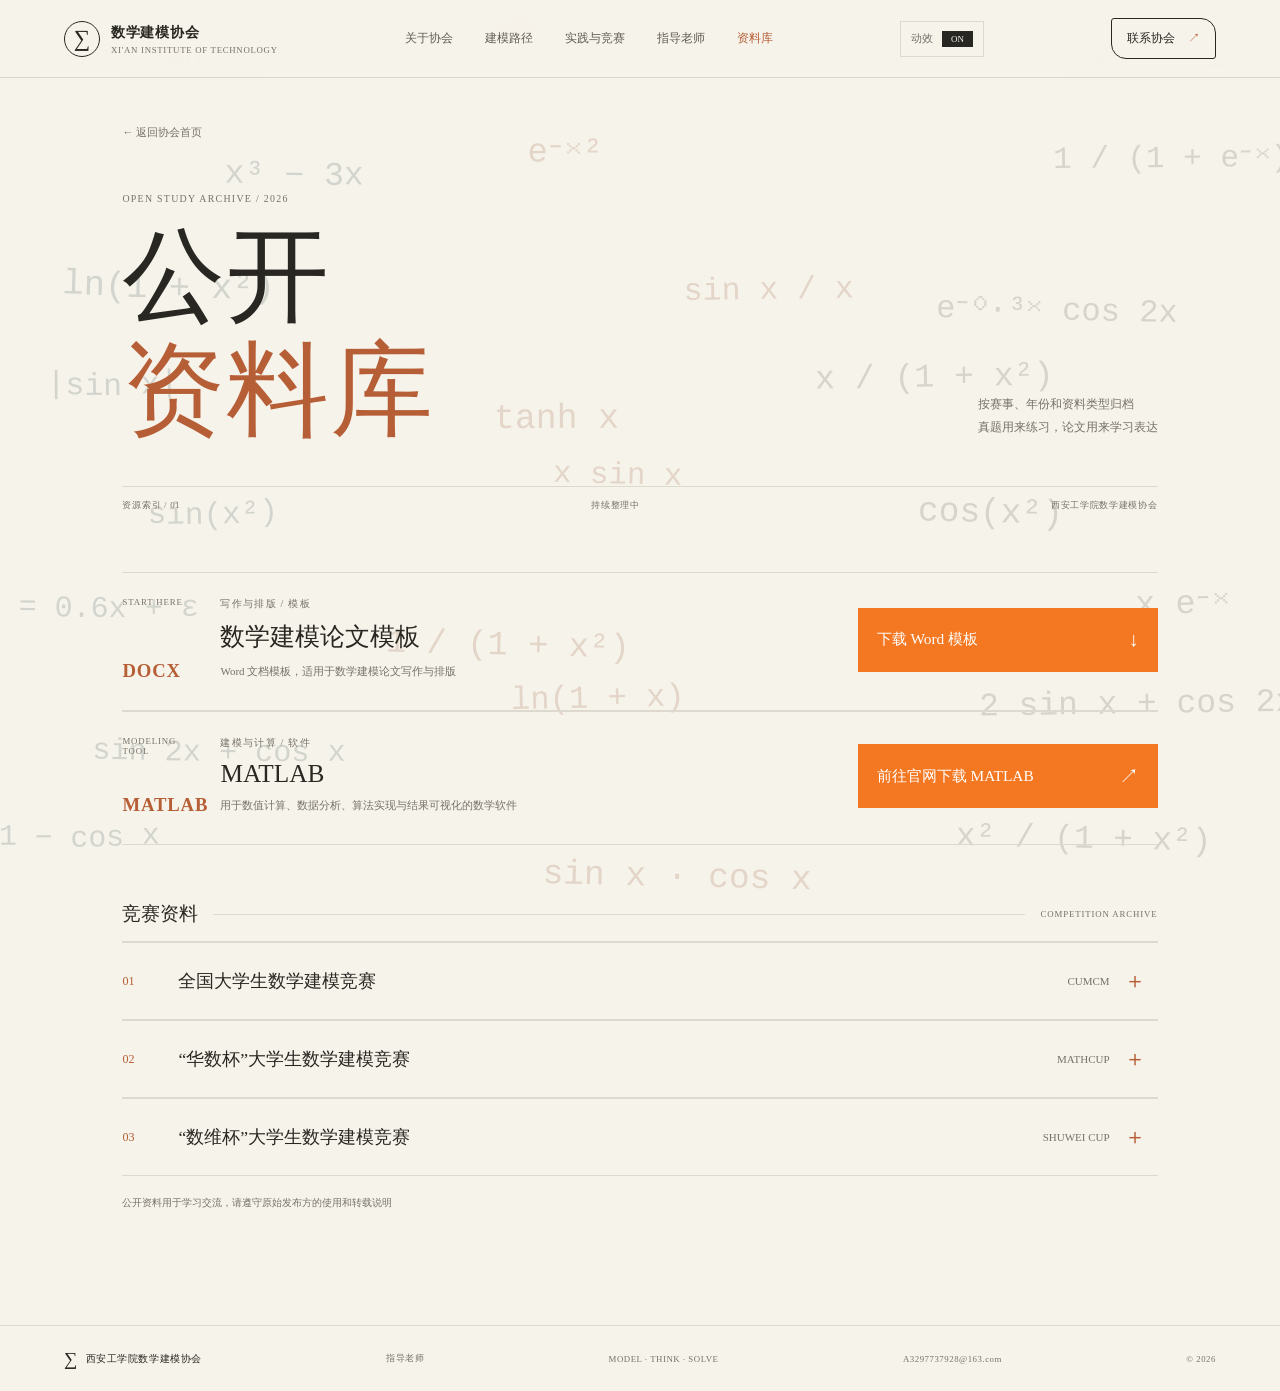
==== commit 8c7f8fc1: "Add files via upload" ====
--- a/training.html
+++ b/training.html
@@ -16,7 +16,7 @@
       <div class="archive-list">
         <section class="archive-group" data-competition="ncmc"><button class="archive-toggle" type="button" aria-expanded="false" aria-controls="archive-ncmc"><span class="archive-number">01</span><span class="archive-name">全国大学生数学建模竞赛</span><small>CUMCM</small><b aria-hidden="true">＋</b></button><div class="archive-content" id="archive-ncmc" aria-hidden="true" inert><section class="sub-group" data-kind="problems"><button class="sub-toggle" type="button" aria-expanded="false" aria-controls="ncmc-problems"><span>01A</span><strong>历年真题</strong><small>展开年份</small><b aria-hidden="true">＋</b></button><div class="sub-content" id="ncmc-problems" aria-hidden="true" inert></div></section><section class="sub-group" data-kind="papers"><button class="sub-toggle" type="button" aria-expanded="false" aria-controls="ncmc-papers"><span>01B</span><strong>优秀论文</strong><small>展开年份</small><b aria-hidden="true">＋</b></button><div class="sub-content" id="ncmc-papers" aria-hidden="true" inert></div></section></div></section>
         <section class="archive-group" data-competition="mathcup"><button class="archive-toggle" type="button" aria-expanded="false" aria-controls="archive-mathcup"><span class="archive-number">02</span><span class="archive-name">“华数杯”大学生数学建模竞赛</span><small>MATHCUP</small><b aria-hidden="true">＋</b></button><div class="archive-content" id="archive-mathcup" aria-hidden="true" inert><section class="sub-group" data-kind="problems"><button class="sub-toggle" type="button" aria-expanded="false" aria-controls="mathcup-problems"><span>02A</span><strong>历年真题</strong><small>展开年份</small><b aria-hidden="true">＋</b></button><div class="sub-content" id="mathcup-problems" aria-hidden="true" inert></div></section><section class="sub-group" data-kind="papers"><button class="sub-toggle" type="button" aria-expanded="false" aria-controls="mathcup-papers"><span>02B</span><strong>优秀论文</strong><small>展开年份</small><b aria-hidden="true">＋</b></button><div class="sub-content" id="mathcup-papers" aria-hidden="true" inert></div></section></div></section>
-        <section class="archive-group" data-competition="shuwei"><button class="archive-toggle" type="button" aria-expanded="false" aria-controls="archive-shuwei"><span class="archive-number">03</span><span class="archive-name">数维杯大学生数学建模竞赛</span><small>SHUWEI CUP</small><b aria-hidden="true">＋</b></button><div class="archive-content" id="archive-shuwei" aria-hidden="true" inert><section class="sub-group" data-kind="problems"><button class="sub-toggle" type="button" aria-expanded="false" aria-controls="shuwei-problems"><span>03A</span><strong>历年真题</strong><small>展开年份</small><b aria-hidden="true">＋</b></button><div class="sub-content" id="shuwei-problems" aria-hidden="true" inert></div></section><section class="sub-group" data-kind="papers"><button class="sub-toggle" type="button" aria-expanded="false" aria-controls="shuwei-papers"><span>03B</span><strong>优秀论文</strong><small>展开年份</small><b aria-hidden="true">＋</b></button><div class="sub-content" id="shuwei-papers" aria-hidden="true" inert></div></section></div></section>
+        <section class="archive-group" data-competition="shuwei"><button class="archive-toggle" type="button" aria-expanded="false" aria-controls="archive-shuwei"><span class="archive-number">03</span><span class="archive-name">“数维杯”大学生数学建模竞赛</span><small>SHUWEI CUP</small><b aria-hidden="true">＋</b></button><div class="archive-content" id="archive-shuwei" aria-hidden="true" inert><section class="sub-group" data-kind="problems"><button class="sub-toggle" type="button" aria-expanded="false" aria-controls="shuwei-problems"><span>03A</span><strong>历年真题</strong><small>展开年份</small><b aria-hidden="true">＋</b></button><div class="sub-content" id="shuwei-problems" aria-hidden="true" inert></div></section><section class="sub-group" data-kind="papers"><button class="sub-toggle" type="button" aria-expanded="false" aria-controls="shuwei-papers"><span>03B</span><strong>优秀论文</strong><small>展开年份</small><b aria-hidden="true">＋</b></button><div class="sub-content" id="shuwei-papers" aria-hidden="true" inert></div></section></div></section>
       </div>
       <p class="archive-footnote">公开资料用于学习交流，请遵守原始发布方的使用和转载说明</p>
     </section>
@@ -24,6 +24,6 @@
   <footer class="site-footer"><a class="footer-brand" href="index.html">∑ <span>西安工学院数学建模协会</span></a><a href="faculty.html">指导老师</a><span>MODEL · THINK · SOLVE</span><a href="mailto:A3297737928@163.com">A3297737928@163.com</a><span>© 2026</span></footer>
   <script src="motion.js" defer></script><script src="site.js" defer></script><script src="training.js" defer></script>
 </body>
-</html>
-
-
+</html>
+
+
